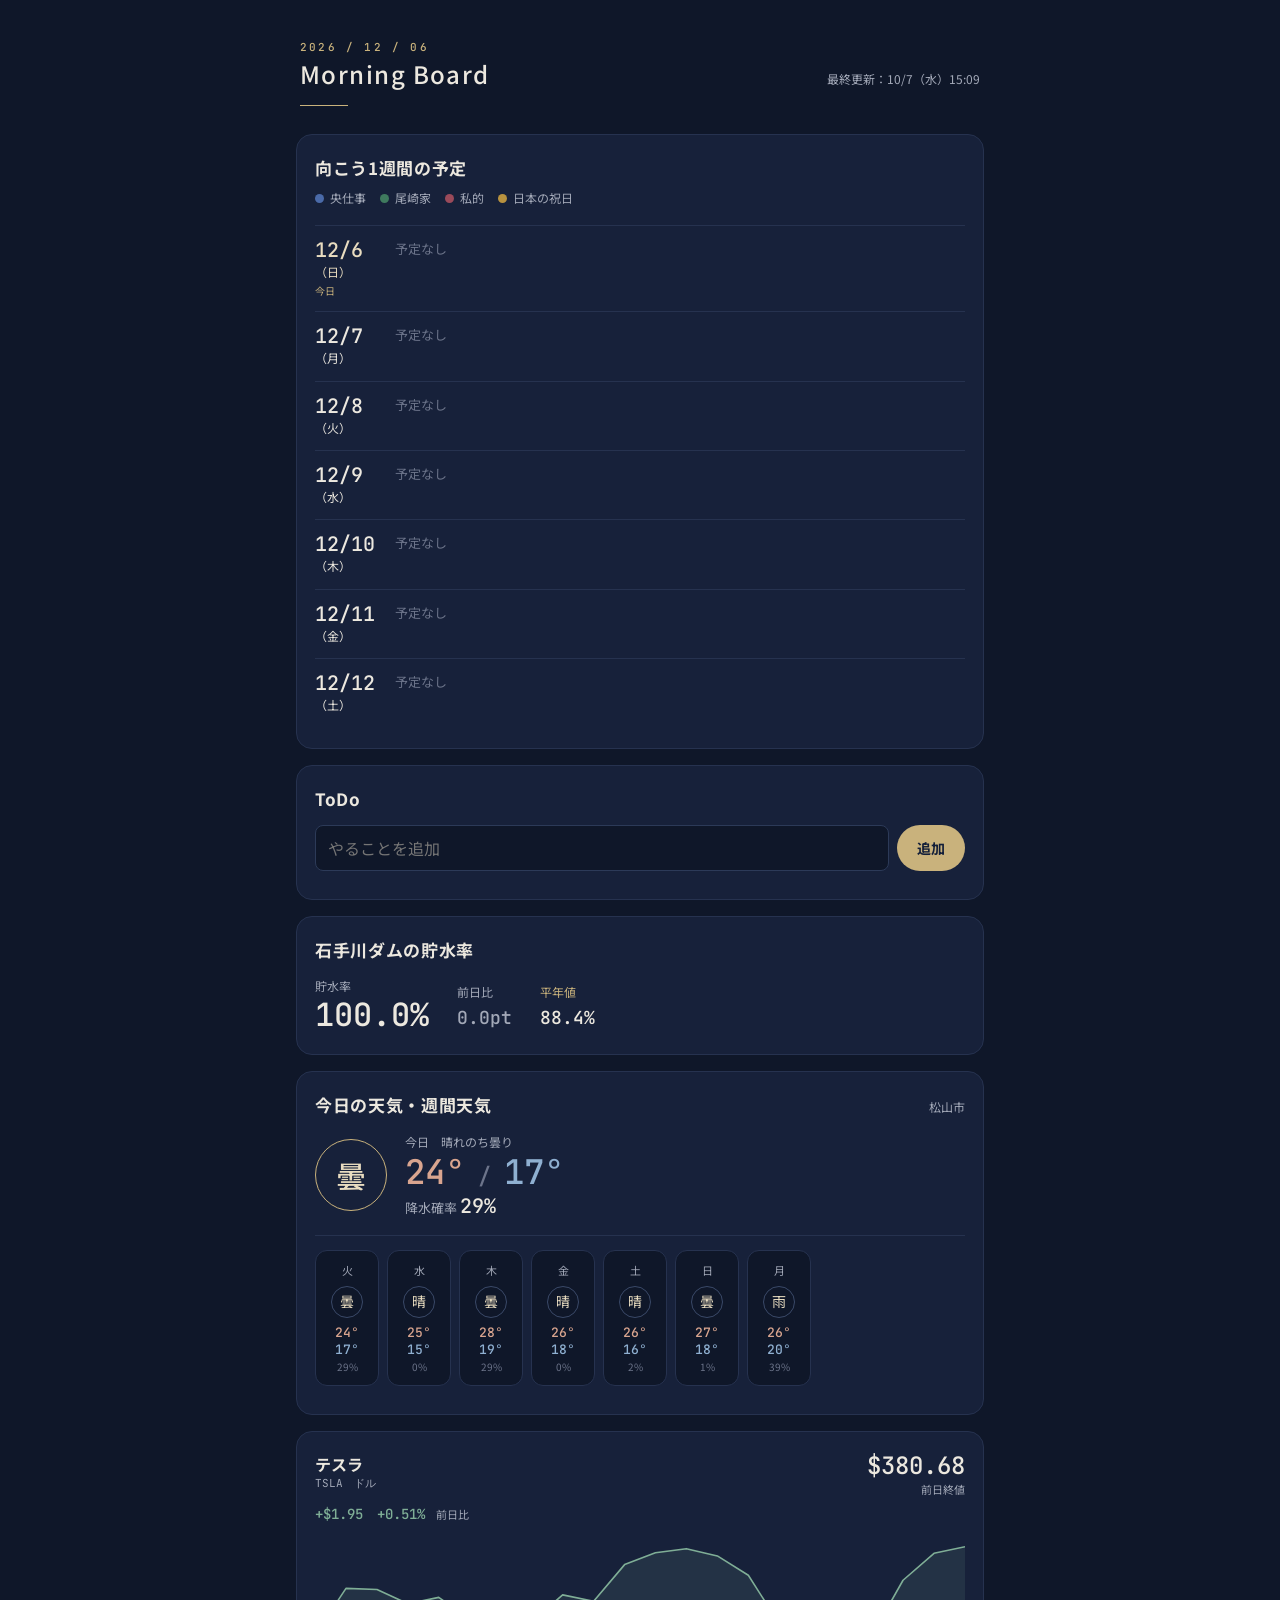
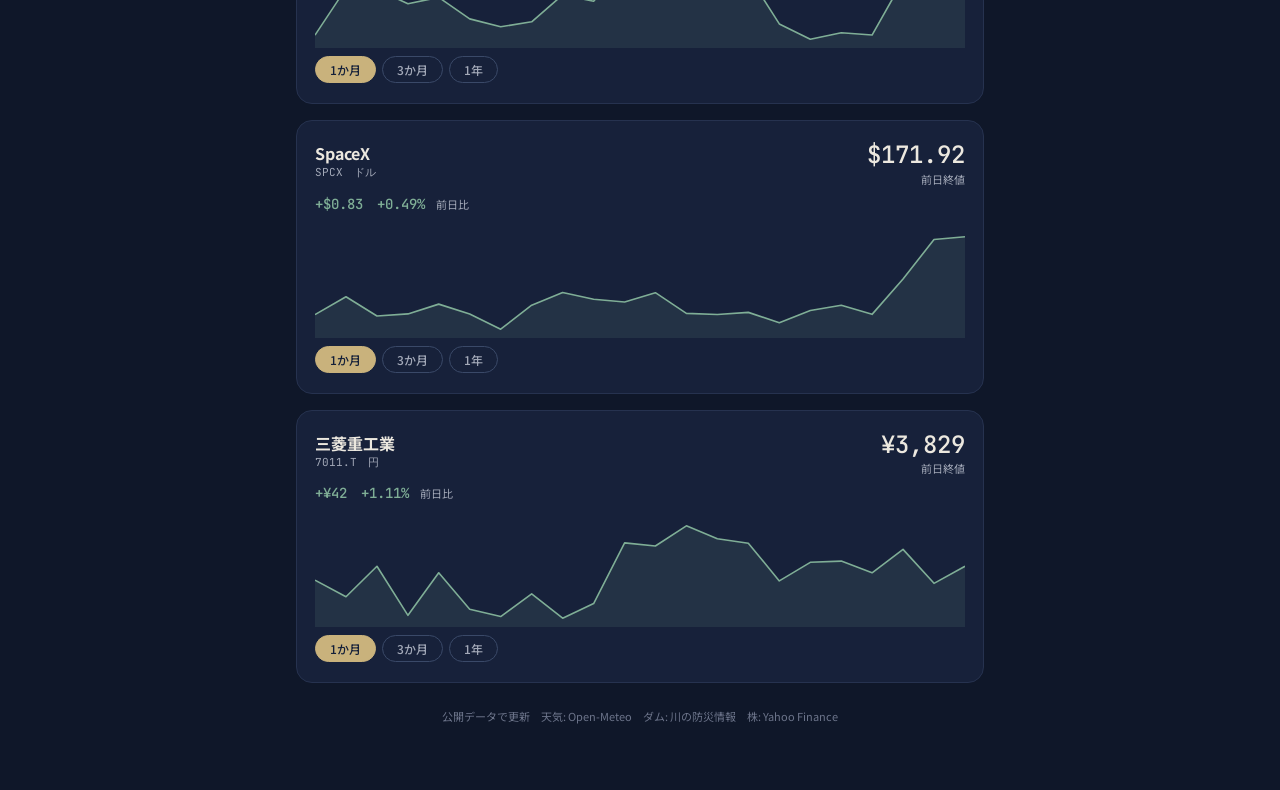
==== index.html @ b393011e "Publish Morning Board as a public daily dashboard Co-authored-by: Cursor <cursoragent@cursor.com>" ====
<!DOCTYPE html>
<html lang="ja">
<head>
  <meta charset="utf-8">
  <meta name="viewport" content="width=device-width, initial-scale=1">
  <meta name="robots" content="noindex,nofollow">
  <meta name="apple-mobile-web-app-capable" content="yes">
  <meta name="apple-mobile-web-app-title" content="Morning Board">
  <meta name="theme-color" content="#0f1729">
  <title>Morning Board</title>
  <link rel="preconnect" href="https://fonts.googleapis.com">
  <link href="https://fonts.googleapis.com/css2?family=Noto+Sans+JP:wght@400;500;700&family=JetBrains+Mono:wght@400;500&display=swap" rel="stylesheet">
  <link rel="stylesheet" href="_ds/workstyle-evolution-design-system-407e19c6-38a8-4864-b2e5-5401ef212683/tokens/colors.css">
  <link rel="stylesheet" href="_ds/workstyle-evolution-design-system-407e19c6-38a8-4864-b2e5-5401ef212683/tokens/typography.css">
  <link rel="stylesheet" href="styles.css">
</head>
<body>
  <div id="app"></div>
  <script src="data.js"></script>
  <script src="app.js"></script>
</body>
</html>
---- _ds/workstyle-evolution-design-system-407e19c6-38a8-4864-b2e5-5401ef212683/tokens/colors.css ----
:root{
  /* Brand — sampled from the corporate logo lockup (assets/logo-wordmark.png) */
  --wse-navy-900:#131f39;
  --wse-navy-800:#1b2a4a;
  --wse-navy-700:#24365c;
  --wse-blue-700:#084690;
  --wse-blue-600:#0b5bb5;
  --wse-blue-500:#1877e0;
  --wse-blue-400:#4e88ca;
  --wse-sky-400:#43adff;
  --wse-sky-300:#7cc6ff;
  --wse-sky-200:#a8d8ff;
  --wse-sky-100:#d6ecff;
  --wse-sky-50:#eaf4ff;

  /* Neutrals */
  --wse-ink:#0f1723;
  --wse-slate-700:#404a54;
  --wse-slate-500:#65748b;
  --wse-slate-400:#8b97a8;
  --wse-slate-300:#a5aab3;
  --wse-slate-200:#dadee3;
  --wse-slate-100:#eef1f5;
  --wse-slate-50:#f6f8fb;
  --wse-white:#ffffff;

  /* Semantic status */
  --wse-success:#0f9d63;
  --wse-warning:#d98218;
  --wse-danger:#d24444;
  --wse-info:var(--wse-blue-500);

  /* Semantic aliases — always prefer these in components */
  --text-primary:var(--wse-navy-900);
  --text-secondary:var(--wse-slate-500);
  --text-muted:var(--wse-slate-400);
  --text-inverse:var(--wse-white);
  --text-link:var(--wse-blue-600);
  --text-link-hover:var(--wse-blue-700);
  --text-accent:var(--wse-blue-700);

  --surface-page:var(--wse-white);
  --surface-subtle:var(--wse-slate-50);
  --surface-card:var(--wse-white);
  --surface-tint:var(--wse-sky-50);
  --surface-inverse:var(--wse-navy-900);

  --border-default:var(--wse-slate-200);
  --border-subtle:var(--wse-slate-100);
  --border-strong:var(--wse-slate-300);
  --border-accent:var(--wse-sky-200);

  --brand-primary:var(--wse-blue-700);
  --brand-primary-hover:var(--wse-navy-800);
  --brand-accent:var(--wse-sky-400);

  /* Signature gradients — navy to accent blue, always left→right or 135deg */
  --gradient-brand:linear-gradient(135deg,var(--wse-navy-900) 0%,var(--wse-blue-700) 58%,var(--wse-sky-400) 100%);
  --gradient-tint:linear-gradient(180deg,var(--wse-sky-50) 0%,var(--wse-white) 100%);
  --gradient-scrim:linear-gradient(180deg,rgba(19,31,57,0) 0%,rgba(19,31,57,.72) 100%); /* @kind color */
}
---- _ds/workstyle-evolution-design-system-407e19c6-38a8-4864-b2e5-5401ef212683/tokens/typography.css ----
:root{
  --text-display-size:56px;  --text-display-lh:1.28; --text-display-weight:700; --text-display-ls:.01em;
  --text-h1-size:40px;       --text-h1-lh:1.36;      --text-h1-weight:700;     --text-h1-ls:.01em;
  --text-h2-size:32px;       --text-h2-lh:1.4;       --text-h2-weight:700;
  --text-h3-size:24px;       --text-h3-lh:1.5;       --text-h3-weight:700;
  --text-h4-size:20px;       --text-h4-lh:1.6;       --text-h4-weight:700;
  --text-lead-size:18px;     --text-lead-lh:1.9;     --text-lead-weight:400;
  --text-body-size:16px;     --text-body-lh:1.9;     --text-body-weight:400;
  --text-small-size:14px;    --text-small-lh:1.8;    --text-small-weight:400;
  --text-caption-size:12px;  --text-caption-lh:1.7;  --text-caption-weight:500;
  --text-label-size:13px;    --text-label-lh:1.4;    --text-label-weight:700;  --text-label-ls:.08em;

  /* Japanese text needs generous leading; never go below 1.7 for body copy. */
  --leading-tight:1.36; --leading-normal:1.6; --leading-relaxed:1.9;
  --tracking-tight:0; --tracking-normal:.01em; --tracking-label:.08em;
}
---- styles.css ----
:root {
  --bg: #0f1729;
  --card: #17213a;
  --line: #26324f;
  --line-strong: #2c3a58;
  --ink: #ece8df;
  --ink-soft: #a3a9b8;
  --ink-mute: #8890a3;
  --ink-dim: #6c748a;
  --gold: #c9b27c;
  --gold-soft: #e8dcc0;
  --navy: #131f39;
  --up: #7fae96;
  --down: #c9877f;
  --hi: #d9a58f;
  --lo: #8fb0d1;
  --dash: #3a4968;
  --sans: "Noto Sans JP", sans-serif;
  --mono: "JetBrains Mono", monospace;
}

* { box-sizing: border-box; }
html, body { margin: 0; background: var(--bg); }
body {
  color: var(--ink);
  font-family: var(--sans);
  line-height: 1.7;
}
a { color: var(--gold); }
a:hover { color: var(--gold-soft); }
::-webkit-scrollbar { height: 4px; }
::-webkit-scrollbar-thumb { background: var(--line-strong); border-radius: 4px; }

.page {
  min-height: 100vh;
  background: var(--bg);
}
.wrap {
  max-width: 720px;
  margin: 0 auto;
  padding: 40px 16px 64px;
  display: flex;
  flex-direction: column;
  gap: 16px;
}

.hdr { padding: 0 4px 12px; }
.hdr-kicker {
  font: 500 11px var(--mono);
  letter-spacing: 0.2em;
  color: var(--gold);
}
.hdr-row {
  display: flex;
  flex-wrap: wrap;
  align-items: baseline;
  justify-content: space-between;
  gap: 4px 12px;
  margin-top: 4px;
}
.hdr h1 {
  margin: 0;
  font: 500 24px/1.3 var(--sans);
  letter-spacing: 0.06em;
}
.hdr-updated { font-size: 12px; color: var(--ink-soft); }
.hdr-rule {
  width: 48px;
  height: 1px;
  background: var(--gold);
  margin-top: 16px;
}

.card {
  background: var(--card);
  border: 1px solid var(--line);
  border-radius: 16px;
  padding: 20px 18px;
}
.card h2 {
  margin: 0 0 14px;
  font: 700 17px var(--sans);
  letter-spacing: 0.04em;
}
.card h2.tight { margin-bottom: 4px; }

.legend {
  display: flex;
  flex-wrap: wrap;
  gap: 6px 14px;
  margin: 8px 0 16px;
}
.legend-item {
  display: inline-flex;
  align-items: center;
  gap: 6px;
  font-size: 12px;
  color: var(--ink-soft);
}
.dot {
  width: 9px;
  height: 9px;
  border-radius: 50%;
  flex: none;
}

.day {
  display: grid;
  grid-template-columns: 68px 1fr;
  gap: 12px;
  padding: 12px 0;
  border-top: 1px solid var(--line);
}
.day-date {
  font: 500 20px/1.2 var(--mono);
  white-space: nowrap;
}
.day-wd { font-size: 12px; white-space: nowrap; }
.day-mark { font-size: 10px; color: var(--gold); }
.day-events { display: flex; flex-direction: column; gap: 8px; }
.ev {
  display: grid;
  grid-template-columns: 96px 1fr;
  gap: 8px;
  align-items: baseline;
}
.ev-time {
  font: 400 12px var(--mono);
  color: var(--ink-soft);
  white-space: nowrap;
}
.ev-body { display: flex; gap: 8px; align-items: baseline; }
.ev-title { font-size: 15px; line-height: 1.5; }
.ev-cal { font-size: 11px; color: var(--ink-mute); }
.empty { font-size: 13px; color: var(--ink-dim); }

.todo-add { display: flex; gap: 8px; margin-bottom: 8px; }
.todo-add input {
  flex: 1;
  min-width: 0;
  background: var(--bg);
  border: 1px solid var(--line-strong);
  border-radius: 8px;
  padding: 10px 12px;
  color: var(--ink);
  font: 400 16px var(--sans);
  outline: none;
}
.todo-add input:focus { border-color: var(--gold); }
.todo-add button {
  flex: none;
  background: var(--gold);
  color: var(--navy);
  border: 0;
  border-radius: 999px;
  padding: 0 20px;
  font: 700 14px var(--sans);
  cursor: pointer;
}
.todo-add button:active { transform: scale(0.98); }
.todo {
  display: flex;
  gap: 12px;
  align-items: flex-start;
  padding: 11px 0;
  border-top: 1px solid var(--line);
  cursor: pointer;
}
.todo input {
  flex: none;
  width: 20px;
  height: 20px;
  margin: 2px 0 0;
  accent-color: var(--gold);
}
.todo-text { font-size: 15px; }
.todo-text.done { color: var(--ink-dim); text-decoration: line-through; }
.todo-carry { display: block; font-size: 11px; color: var(--gold); }

.metrics {
  display: flex;
  flex-wrap: wrap;
  gap: 12px 28px;
  align-items: flex-end;
}
.metric-label { font-size: 12px; color: var(--ink-soft); }
.metric-label.gold { color: var(--gold); }
.metric-xl { font: 500 32px/1.2 var(--mono); }
.metric-md { font: 500 18px/1.8 var(--mono); }

.wx-head {
  display: flex;
  justify-content: space-between;
  align-items: baseline;
  margin-bottom: 14px;
}
.wx-head h2 { margin: 0; }
.wx-city { font-size: 12px; color: var(--ink-soft); }
.wx-fail {
  border: 1px dashed var(--dash);
  border-radius: 12px;
  padding: 28px 16px;
  text-align: center;
}
.wx-fail-title { font-size: 14px; color: var(--ink-soft); }
.wx-fail-sub { font-size: 11px; color: var(--ink-dim); margin-top: 4px; }
.wx-today {
  display: flex;
  align-items: center;
  gap: 18px;
  padding-bottom: 16px;
}
.wx-badge {
  flex: none;
  width: 72px;
  height: 72px;
  border-radius: 50%;
  border: 1px solid var(--gold);
  display: flex;
  align-items: center;
  justify-content: center;
  font: 500 30px var(--sans);
  color: var(--gold-soft);
}
.wx-summary { font-size: 12px; color: var(--ink-soft); }
.wx-temp { font: 500 34px/1.2 var(--mono); }
.wx-hi { color: var(--hi); }
.wx-slash { color: var(--ink-dim); font-size: 22px; }
.wx-lo { color: var(--lo); }
.wx-pop { font-size: 13px; color: var(--ink-soft); }
.wx-pop strong {
  font: 500 20px var(--mono);
  color: var(--ink);
}
.week {
  display: flex;
  gap: 8px;
  overflow-x: auto;
  padding: 14px 0 8px;
  border-top: 1px solid var(--line);
}
.week-day {
  flex: none;
  width: 64px;
  text-align: center;
  padding: 10px 0;
  border-radius: 12px;
  background: var(--bg);
  border: 1px solid var(--line);
}
.week-lab { font-size: 11px; color: var(--ink-soft); }
.week-icon {
  margin: 6px auto;
  width: 32px;
  height: 32px;
  border-radius: 50%;
  border: 1px solid var(--dash);
  display: flex;
  align-items: center;
  justify-content: center;
  font-size: 14px;
  color: var(--gold-soft);
}
.week-hi { font: 500 13px var(--mono); color: var(--hi); }
.week-lo { font: 500 13px var(--mono); color: var(--lo); }
.week-pop { font-size: 10px; color: var(--ink-dim); }

.stk-top {
  display: flex;
  justify-content: space-between;
  align-items: flex-start;
  gap: 12px;
}
.stk-name { font: 700 16px var(--sans); }
.stk-code { font: 400 11px var(--mono); color: var(--ink-soft); }
.stk-price { font: 500 24px/1.2 var(--mono); text-align: right; }
.stk-sub { font-size: 11px; color: var(--ink-soft); text-align: right; }
.stk-chg { margin-top: 6px; font: 500 14px var(--mono); }
.stk-chg span { font: 400 11px var(--sans); color: var(--ink-soft); }
.stk-note { margin-top: 16px; font-size: 13px; color: var(--ink-dim); }
svg.chart {
  width: 100%;
  height: 110px;
  margin: 14px 0 8px;
  display: block;
}
.periods { display: flex; gap: 6px; }
.periods button {
  border-radius: 999px;
  padding: 4px 14px;
  font: 500 12px var(--sans);
  cursor: pointer;
}
.periods button.on {
  border: 1px solid var(--gold);
  background: var(--gold);
  color: var(--navy);
}
.periods button.off {
  border: 1px solid var(--dash);
  background: transparent;
  color: var(--ink-soft);
}

.foot {
  text-align: center;
  font-size: 11px;
  color: var(--ink-dim);
  padding-top: 8px;
}

@media (max-width: 640px) {
  .wrap { padding: 28px 14px 48px; }
  .day { grid-template-columns: 52px 1fr; gap: 10px; }
  .day-date { font-size: 18px; }
  .ev { grid-template-columns: 78px 1fr; }
}
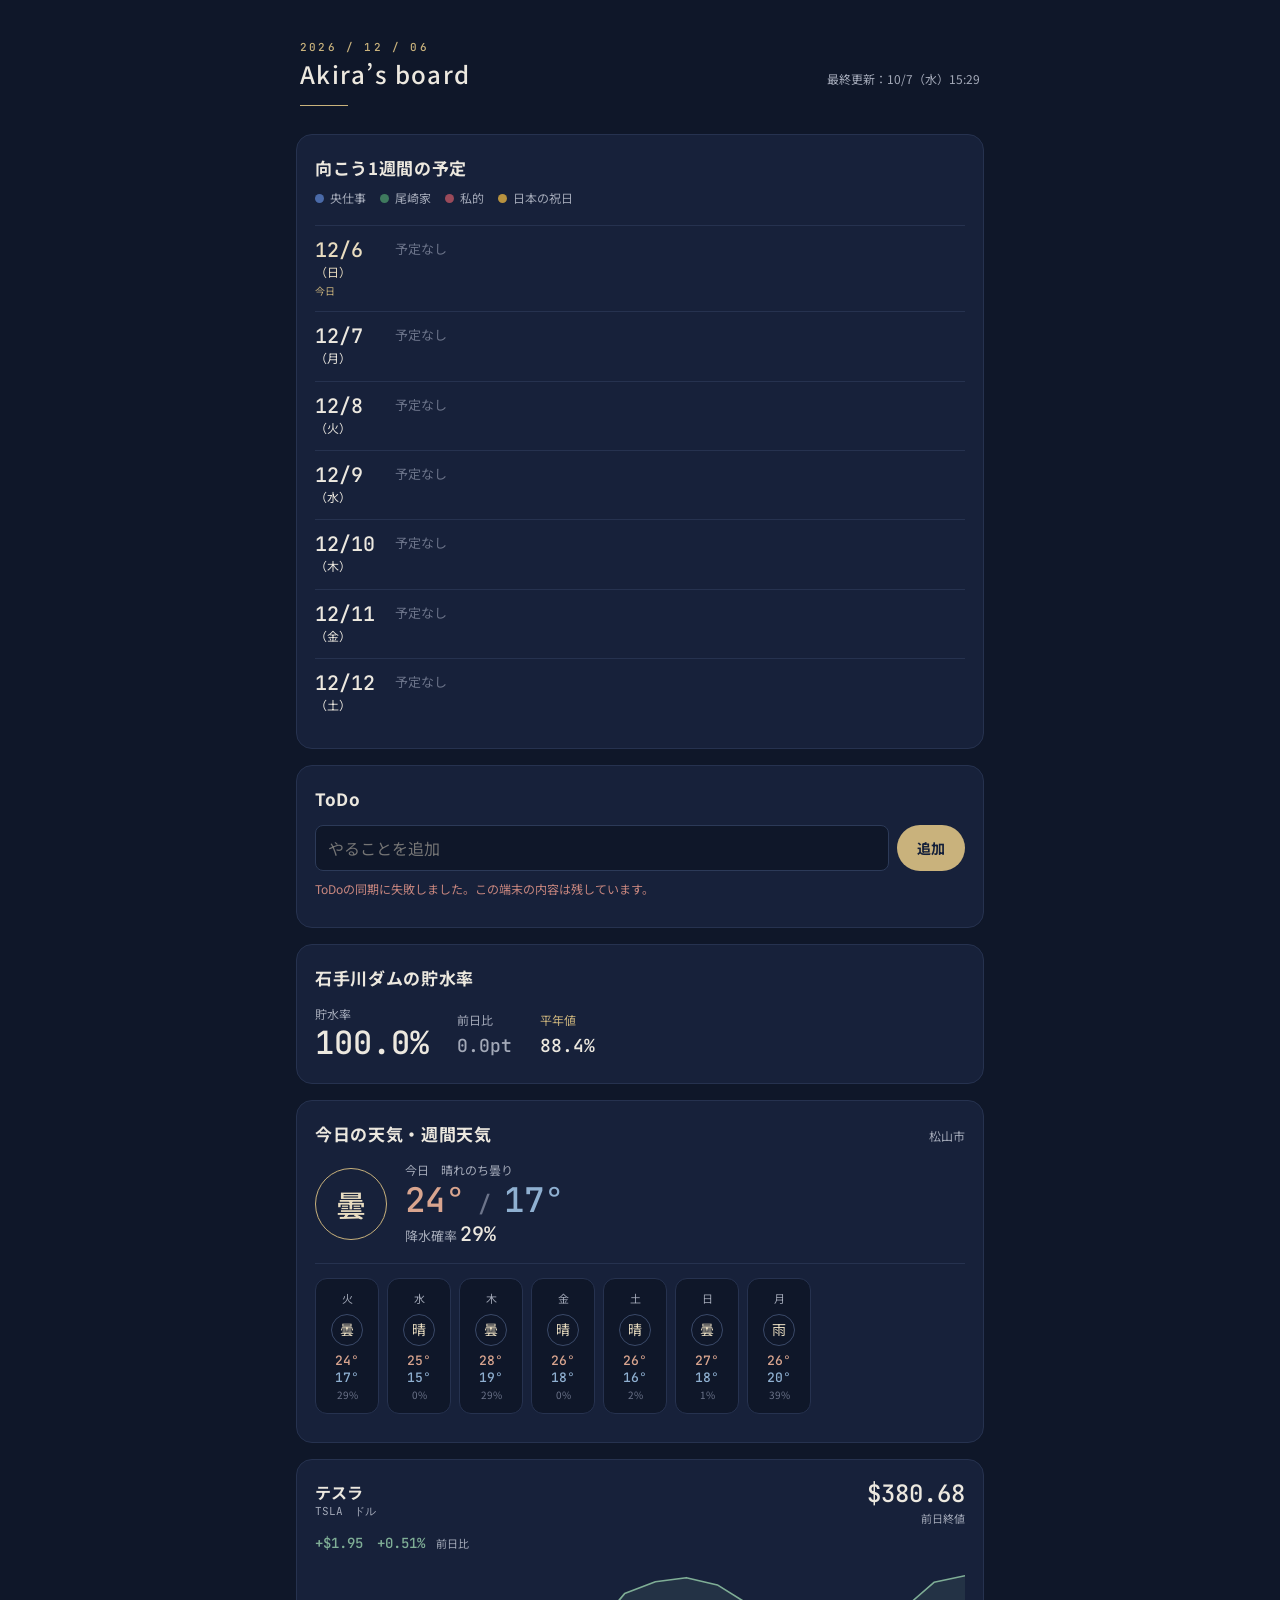
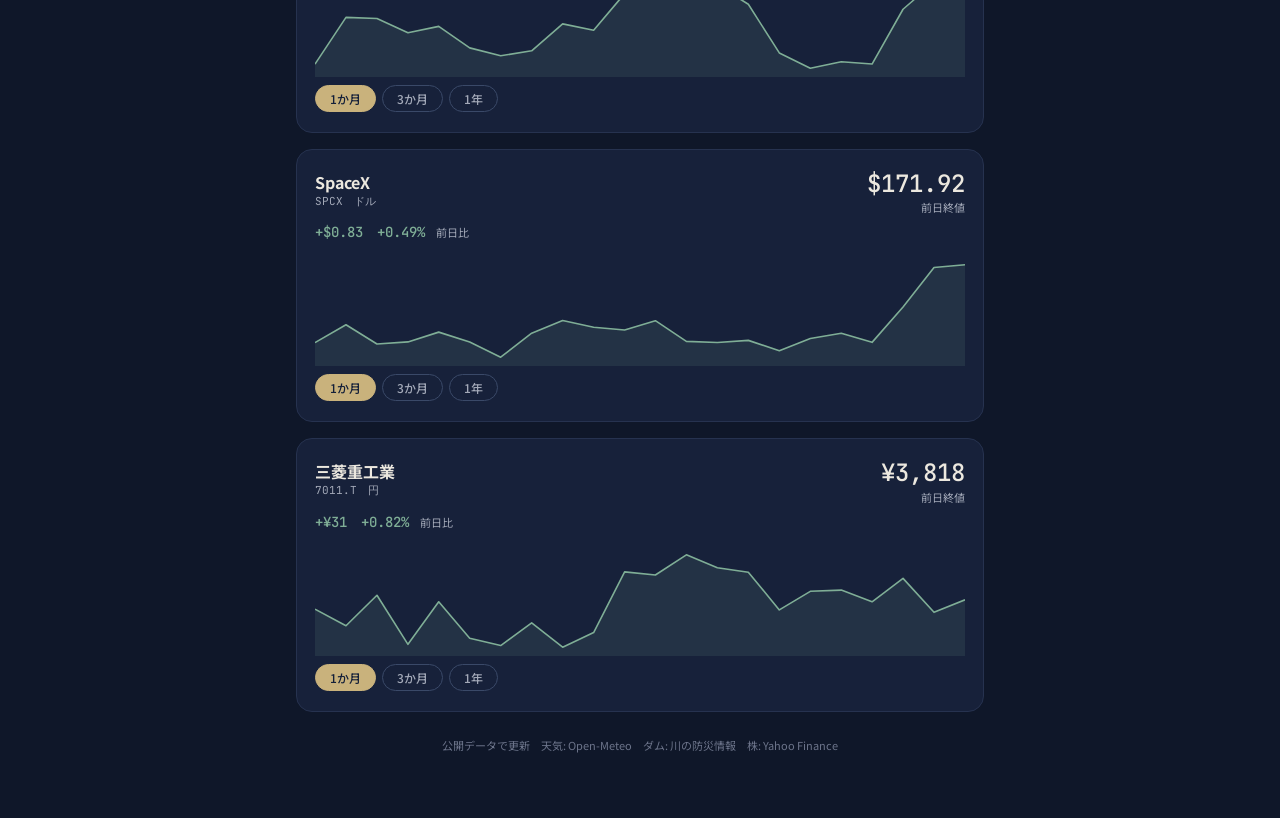
==== commit 964e4870: "Rename the board title to Akira’s board. Co-authored-by: Cursor <cursoragent@cursor.com>" ====
--- a/index.html
+++ b/index.html
@@ -5,9 +5,9 @@
   <meta name="viewport" content="width=device-width, initial-scale=1">
   <meta name="robots" content="noindex,nofollow">
   <meta name="apple-mobile-web-app-capable" content="yes">
-  <meta name="apple-mobile-web-app-title" content="Morning Board">
+  <meta name="apple-mobile-web-app-title" content="Akira’s board">
   <meta name="theme-color" content="#0f1729">
-  <title>Morning Board</title>
+  <title>Akira’s board</title>
   <link rel="preconnect" href="https://fonts.googleapis.com">
   <link href="https://fonts.googleapis.com/css2?family=Noto+Sans+JP:wght@400;500;700&family=JetBrains+Mono:wght@400;500&display=swap" rel="stylesheet">
   <link rel="stylesheet" href="_ds/workstyle-evolution-design-system-407e19c6-38a8-4864-b2e5-5401ef212683/tokens/colors.css">
--- a/styles.css
+++ b/styles.css
@@ -158,6 +158,7 @@
   cursor: pointer;
 }
 .todo-add button:active { transform: scale(0.98); }
+.todo-error { font-size: 12px; color: var(--down); margin: 0 0 8px; }
 .todo {
   display: flex;
   gap: 12px;
